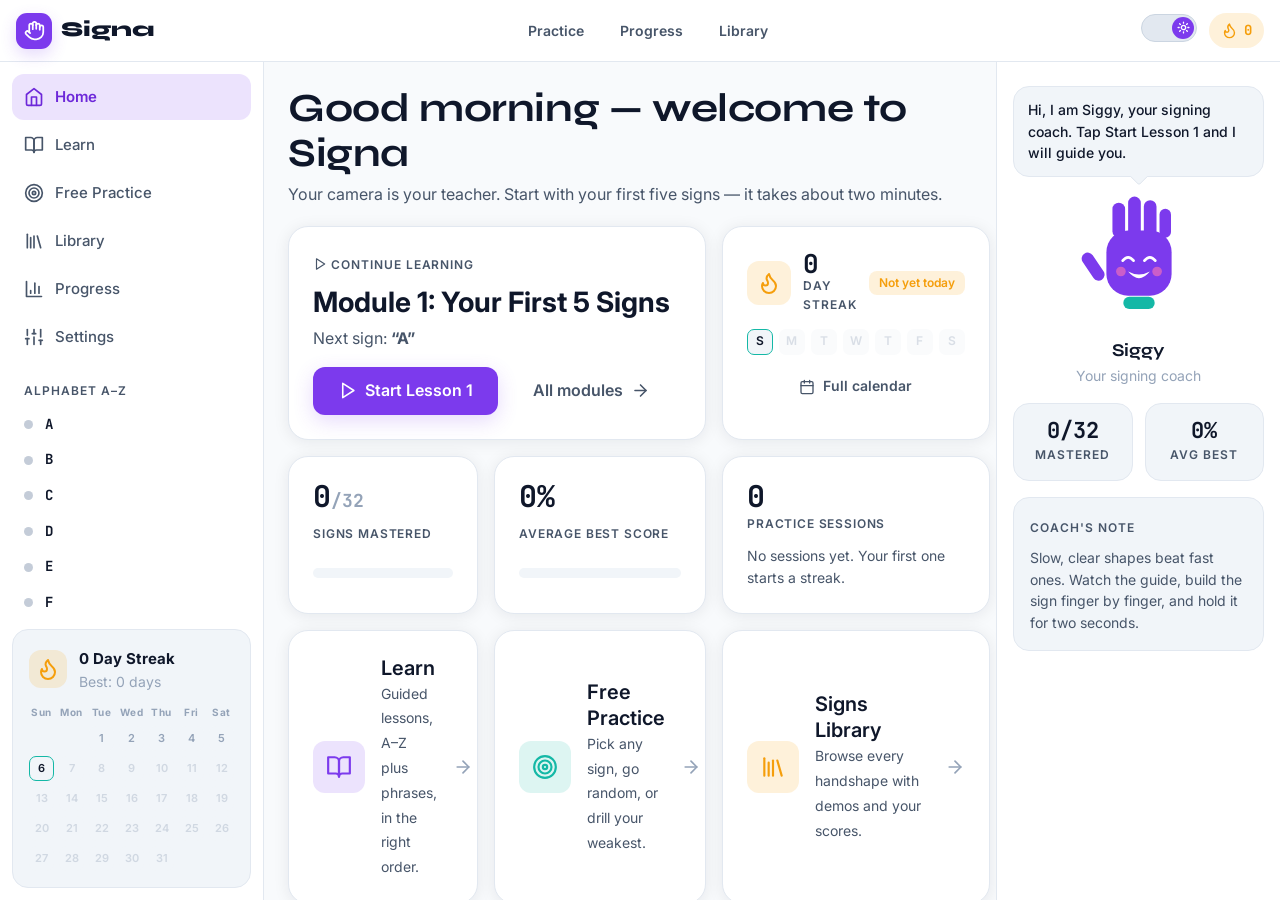
==== app.html @ 197b4871 "Initial commit: Signa sign language practice app" ====
<!DOCTYPE html>
<html lang="en" data-theme="dark">
<head>
  <meta charset="UTF-8">
  <meta name="viewport" content="width=device-width, initial-scale=1.0, viewport-fit=cover">
  <script>
    /* Apply saved/system theme before first paint (no flash). */
    (function () {
      try {
        var t = localStorage.getItem("signa_theme");
        if (t !== "dark" && t !== "light") t = window.matchMedia("(prefers-color-scheme: light)").matches ? "light" : "dark";
        document.documentElement.dataset.theme = t;
      } catch (e) { /* keep dark default */ }
    })();
  </script>
  <title>Signa — Practice Booth</title>
  <meta name="description" content="Learn sign language in your browser. Signa watches your hands through your webcam and coaches every sign in real time.">
  <meta name="theme-color" content="#0A0F1E">
  <link rel="icon" href="data:image/svg+xml,%3Csvg xmlns='http://www.w3.org/2000/svg' viewBox='0 0 64 64'%3E%3Crect width='64' height='64' rx='14' fill='%237C3AED'/%3E%3Cpath d='M42 28V14a5 5 0 0 0-10 0v-2a5 5 0 0 0-10 0v14' fill='none' stroke='white' stroke-width='5' stroke-linecap='round'/%3E%3Cpath d='M22 26v12c0 9 6 14 14 14s14-5 14-14v-8' fill='none' stroke='white' stroke-width='5' stroke-linecap='round'/%3E%3C/svg%3E">
  <link rel="preconnect" href="https://fonts.googleapis.com">
  <link rel="preconnect" href="https://fonts.gstatic.com" crossorigin>
  <link href="https://fonts.googleapis.com/css2?family=Syne:wght@700;800&family=Inter:wght@400;500;600;700&family=JetBrains+Mono:wght@700&display=swap" rel="stylesheet">
  <link rel="stylesheet" href="css/tokens.css">
  <link rel="stylesheet" href="css/reset.css">
  <link rel="stylesheet" href="css/typography.css">
  <link rel="stylesheet" href="css/theme.css">
  <link rel="stylesheet" href="css/animations.css">
  <link rel="stylesheet" href="css/components.css">
  <link rel="stylesheet" href="css/app.css">
</head>
<body class="app-body">
  <div class="app-shell" id="app-shell">

    <!-- ===== Topbar ===== -->
    <header class="topbar">
      <a class="logo" href="index.html" aria-label="Signa home">
        <span class="logo__mark"><svg viewBox="0 0 24 24" fill="none" stroke="currentColor" stroke-width="2" stroke-linecap="round" stroke-linejoin="round" aria-hidden="true"><path d="M18 11V6a2 2 0 0 0-2-2a2 2 0 0 0-2 2"/><path d="M14 10V4a2 2 0 0 0-2-2a2 2 0 0 0-2 2v2"/><path d="M10 10.5V6a2 2 0 0 0-2-2a2 2 0 0 0-2 2v8"/><path d="M18 8a2 2 0 1 1 4 0v6a8 8 0 0 1-8 8h-2c-2.8 0-4.5-.86-5.99-2.34l-3.6-3.6a2 2 0 0 1 2.83-2.82L7 15"/></svg></span>
        Signa
      </a>
      <nav class="topbar__nav" aria-label="Quick">
        <a href="#/practice" data-nav="practice">Practice</a>
        <a href="#/progress" data-nav="progress">Progress</a>
        <a href="#/library" data-nav="library">Library</a>
      </nav>
      <div class="topbar__right">
        <span class="theme-toggle-slot"></span>
        <span class="streak-count" data-streak-count title="Current day streak">
          <svg viewBox="0 0 24 24" fill="none" stroke="currentColor" stroke-width="2" stroke-linecap="round" stroke-linejoin="round" aria-hidden="true"><path d="M8.5 14.5A2.5 2.5 0 0 0 11 12c0-1.38-.5-2-1-3-1.072-2.143-.224-4.054 2-6 .5 2.5 2 4.9 4 6.5 2 1.6 3 3.5 3 5.5a7 7 0 1 1-14 0c0-1.153.433-2.294 1-3a2.5 2.5 0 0 0 2.5 2.5z"/></svg>
          <span data-streak-num>0</span>
        </span>
      </div>
    </header>

    <!-- ===== Body: sidebar | canvas | Siggy ===== -->
    <div class="app-main">
      <aside class="sidebar" aria-label="App navigation">
        <nav class="sidebar__nav">
          <a class="nav-item" href="#/home" data-nav="home"><svg viewBox="0 0 24 24" fill="none" stroke="currentColor" stroke-width="2" stroke-linecap="round" stroke-linejoin="round" aria-hidden="true"><path d="m3 9 9-7 9 7v11a2 2 0 0 1-2 2H5a2 2 0 0 1-2-2z"/><path d="M9 22V12h6v10"/></svg><span>Home</span></a>
          <a class="nav-item" href="#/learn" data-nav="learn"><svg viewBox="0 0 24 24" fill="none" stroke="currentColor" stroke-width="2" stroke-linecap="round" stroke-linejoin="round" aria-hidden="true"><path d="M2 3h6a4 4 0 0 1 4 4v14a3 3 0 0 0-3-3H2z"/><path d="M22 3h-6a4 4 0 0 0-4 4v14a3 3 0 0 1 3-3h7z"/></svg><span>Learn</span></a>
          <a class="nav-item" href="#/practice" data-nav="practice"><svg viewBox="0 0 24 24" fill="none" stroke="currentColor" stroke-width="2" stroke-linecap="round" stroke-linejoin="round" aria-hidden="true"><circle cx="12" cy="12" r="10"/><circle cx="12" cy="12" r="6"/><circle cx="12" cy="12" r="2"/></svg><span>Free Practice</span></a>
          <a class="nav-item" href="#/library" data-nav="library"><svg viewBox="0 0 24 24" fill="none" stroke="currentColor" stroke-width="2" stroke-linecap="round" stroke-linejoin="round" aria-hidden="true"><path d="m16 6 4 14"/><path d="M12 6v14"/><path d="M8 8v12"/><path d="M4 4v16"/></svg><span>Library</span></a>
          <a class="nav-item" href="#/progress" data-nav="progress"><svg viewBox="0 0 24 24" fill="none" stroke="currentColor" stroke-width="2" stroke-linecap="round" stroke-linejoin="round" aria-hidden="true"><path d="M3 3v18h18"/><path d="M18 17V9"/><path d="M13 17V5"/><path d="M8 17v-3"/></svg><span>Progress</span></a>
          <a class="nav-item" href="#/settings" data-nav="settings"><svg viewBox="0 0 24 24" fill="none" stroke="currentColor" stroke-width="2" stroke-linecap="round" stroke-linejoin="round" aria-hidden="true"><path d="M4 21v-7"/><path d="M4 10V3"/><path d="M12 21v-9"/><path d="M12 8V3"/><path d="M20 21v-5"/><path d="M20 12V3"/><path d="M2 14h4"/><path d="M10 8h4"/><path d="M18 16h4"/></svg><span>Settings</span></a>
        </nav>
        <div class="sidebar__scroll">
          <section>
            <div class="sidebar__section-title text-label">Alphabet A–Z</div>
            <div class="sign-list" data-sidebar-signs></div>
          </section>
          <section>
            <div class="sidebar__section-title text-label">Phrases</div>
            <div class="sign-list" data-sidebar-phrases></div>
          </section>
        </div>
        <div class="sidebar__streak-wrap">
          <div class="sidebar__streak" data-sidebar-streak></div>
        </div>
      </aside>

      <main class="main-canvas" id="main-canvas">
        <div class="main-inner" id="screen">
          <div class="card empty-state" style="margin-top:40px"><span class="spinner"></span><p>Loading your progress…</p></div>
        </div>
        <p class="text-small text-muted text-center" style="padding:0 16px 28px">Signa runs 100% in your browser. Your camera feed is never uploaded or recorded.</p>
      </main>

      <aside class="siggy-panel" aria-label="Siggy, your coach">
        <div class="speech-bubble" data-siggy-bubble-panel style="width:100%">Hi! I am Siggy, your signing coach.</div>
        <div class="siggy-art siggy-idle" data-siggy-art-panel style="width:128px;height:128px"></div>
        <div style="text-align:center">
          <strong class="font-display" style="font-size:18px">Siggy</strong>
          <div class="text-small text-muted">Your signing coach</div>
        </div>
        <div class="siggy-mini-stats">
          <div class="siggy-panel__card" style="text-align:center">
            <div class="text-stat" style="font-size:22px" data-siggy-mastered>0</div>
            <div class="text-label" style="margin-top:4px">Mastered</div>
          </div>
          <div class="siggy-panel__card" style="text-align:center">
            <div class="text-stat" style="font-size:22px" data-siggy-avg>0%</div>
            <div class="text-label" style="margin-top:4px">Avg best</div>
          </div>
        </div>
        <div class="siggy-panel__card">
          <span class="text-label">Coach's note</span>
          <p class="text-small text-secondary" style="margin-top:8px">Slow, clear shapes beat fast ones. Watch the guide, build the sign finger by finger, and hold it for two seconds.</p>
        </div>
      </aside>
    </div>

    <!-- ===== Bottom nav (mobile) ===== -->
    <nav class="bottom-nav" aria-label="Mobile">
      <a href="#/home" data-nav="home"><svg viewBox="0 0 24 24" fill="none" stroke="currentColor" stroke-width="2" stroke-linecap="round" stroke-linejoin="round" aria-hidden="true"><path d="m3 9 9-7 9 7v11a2 2 0 0 1-2 2H5a2 2 0 0 1-2-2z"/><path d="M9 22V12h6v10"/></svg>Home</a>
      <a href="#/learn" data-nav="learn"><svg viewBox="0 0 24 24" fill="none" stroke="currentColor" stroke-width="2" stroke-linecap="round" stroke-linejoin="round" aria-hidden="true"><path d="M2 3h6a4 4 0 0 1 4 4v14a3 3 0 0 0-3-3H2z"/><path d="M22 3h-6a4 4 0 0 0-4 4v14a3 3 0 0 1 3-3h7z"/></svg>Learn</a>
      <a href="#/practice" data-nav="practice"><svg viewBox="0 0 24 24" fill="none" stroke="currentColor" stroke-width="2" stroke-linecap="round" stroke-linejoin="round" aria-hidden="true"><circle cx="12" cy="12" r="10"/><circle cx="12" cy="12" r="6"/><circle cx="12" cy="12" r="2"/></svg>Practice</a>
      <a href="#/progress" data-nav="progress"><svg viewBox="0 0 24 24" fill="none" stroke="currentColor" stroke-width="2" stroke-linecap="round" stroke-linejoin="round" aria-hidden="true"><path d="M3 3v18h18"/><path d="M18 17V9"/><path d="M13 17V5"/><path d="M8 17v-3"/></svg>Progress</a>
      <button type="button" data-siggy-tab aria-label="Ask Siggy"><span class="bottom-nav__siggy" data-siggy-art-tab></span>Siggy</button>
    </nav>
  </div>

  <!-- Floating Siggy (tablet / mobile) -->
  <div class="siggy-bubble" data-siggy-bubble>
    <div class="siggy-bubble__msg" data-siggy-bubble-msg>Hi! I am Siggy, your signing coach.</div>
    <button class="siggy-bubble__btn" data-siggy-bubble-btn aria-label="Toggle Siggy coaching message">
      <span class="siggy-art" data-siggy-art-bubble></span>
    </button>
  </div>

  <script type="module" src="js/app.js"></script>
</body>
</html>
---- css/tokens.css ----
/* ============================================================
   SIGNA — tokens.css
   ALL CSS custom properties. Dark mode is the default.
   Light overrides live in theme.css under [data-theme="light"].
   ============================================================ */
:root {
  /* Brand accents (same in both modes) */
  --accent: #7C3AED;
  --accent-hover: #6D28D9;
  --accent-2: #14B8A6;
  --glow: rgba(124, 58, 237, 0.19);
  --success: #10B981;
  --warning: #F59E0B;
  --error: #EF4444;
  --accent-soft: rgba(124, 58, 237, 0.14);
  --accent-border: rgba(124, 58, 237, 0.35);
  --success-soft: rgba(16, 185, 129, 0.15);
  --warning-soft: rgba(245, 158, 11, 0.15);
  --error-soft: rgba(239, 68, 68, 0.14);
  --teal-soft: rgba(20, 184, 166, 0.14);

  /* Dark mode surfaces (default) */
  --bg: #0A0F1E;
  --surface: #111827;
  --surface-elevated: #1A2235;
  --border: #1E2D45;
  --text-primary: #F9FAFB;
  --text-secondary: #9CA3AF;
  --text-muted: #6B7280;
  --shadow: 0 4px 24px rgba(0, 0, 0, 0.35);
  --shadow-lg: 0 16px 48px rgba(0, 0, 0, 0.45);
  --toggle-bg: #1A2235;
  --toggle-border: rgba(124, 58, 237, 0.4);
  --camera-bg: #05080F;
  --dot: rgba(148, 163, 184, 0.07);

  /* Typography */
  --font-display: "Syne", system-ui, sans-serif;
  --font-ui: "Inter", system-ui, -apple-system, sans-serif;
  --font-mono: "JetBrains Mono", ui-monospace, monospace;

  /* Spacing (4px base) */
  --space-1: 4px;  --space-2: 8px;   --space-3: 12px;
  --space-4: 16px; --space-5: 20px;  --space-6: 24px;
  --space-8: 32px; --space-12: 48px; --space-16: 64px;

  /* Radii */
  --radius-sm: 8px;   --radius-md: 12px;  --radius-lg: 16px;
  --radius-xl: 20px;  --radius-2xl: 24px; --radius-full: 999px;

  /* Motion — nothing over 800ms */
  --ease-out: cubic-bezier(0.22, 0.9, 0.3, 1);
  --ease-inout: ease-in-out;
  --dur-fast: 120ms; --dur: 220ms; --dur-slow: 600ms;

  /* Layout */
  --topbar-h: 62px;
  --sidebar-w: 264px;
  --siggy-w: 284px;
  --bottomnav-h: 64px;
  --content-max: 1240px;
}
---- css/typography.css ----
/* ============================================================
   SIGNA — typography.css · type scale + text utilities
   ============================================================ */
.font-display { font-family: var(--font-display); }
.font-mono { font-family: var(--font-mono); }

.text-hero {
  font-family: var(--font-display); font-weight: 800;
  font-size: clamp(36px, 6vw, 56px); line-height: 1.05; letter-spacing: -0.01em;
}
h1, .text-h1 {
  font-family: var(--font-display); font-weight: 700;
  font-size: clamp(28px, 4vw, 40px); line-height: 1.12; letter-spacing: -0.01em;
}
h2, .text-h2 { font-weight: 700; font-size: clamp(22px, 3vw, 28px); line-height: 1.2; }
h3, .text-h3 { font-weight: 600; font-size: clamp(18px, 2.4vw, 20px); line-height: 1.3; }
.text-body { font-size: clamp(15px, 2vw, 16px); }
.text-small { font-size: 14px; }
.text-label {
  font-size: 12px; font-weight: 600; letter-spacing: 0.08em;
  text-transform: uppercase; color: var(--text-secondary);
}
.text-stat { font-family: var(--font-mono); font-weight: 700; font-size: 32px; line-height: 1; }
.text-mono { font-family: var(--font-mono); font-weight: 700; }

.text-secondary { color: var(--text-secondary); }
.text-muted { color: var(--text-muted); }
.text-accent { color: var(--accent); }
.text-teal { color: var(--accent-2); }
.text-success { color: var(--success); }
.text-warning { color: var(--warning); }
.text-error { color: var(--error); }
.text-center { text-align: center; }
.text-nowrap { white-space: nowrap; }
---- css/theme.css ----
/* ============================================================
   SIGNA — theme.css · light-mode token swaps
   Applied via html[data-theme="light"]. Default follows system.
   ============================================================ */
html[data-theme="light"] {
  --bg: #F8FAFC;
  --surface: #FFFFFF;
  --surface-elevated: #F1F5F9;
  --border: #E2E8F0;
  --text-primary: #0F172A;
  --text-secondary: #475569;
  --text-muted: #94A3B8;
  --shadow: 0 2px 16px rgba(15, 23, 42, 0.08);
  --shadow-lg: 0 16px 40px rgba(15, 23, 42, 0.12);
  --toggle-bg: #E2E8F0;
  --toggle-border: #CBD5E1;
  --camera-bg: #0A0F1E;
  --dot: rgba(15, 23, 42, 0.05);
}

/* Smooth the swap without animating layout */
body, .card, .btn, .topbar, .sidebar, .siggy-panel, .bottom-nav,
.module-card, .sign-card, .feedback-bar, input, select, textarea {
  transition: background-color 300ms var(--ease-inout),
              border-color 300ms var(--ease-inout),
              color 300ms var(--ease-inout);
}

/* ---- Theme toggle pill (56×28) ---- */
.theme-toggle {
  position: relative; flex: none;
  width: 56px; height: 28px; border-radius: var(--radius-full);
  background: var(--toggle-bg); border: 1px solid var(--toggle-border);
  transition: background 300ms var(--ease-inout), border-color 300ms var(--ease-inout);
}
.theme-toggle__thumb {
  position: absolute; top: 2px; left: 2px;
  width: 22px; height: 22px; border-radius: var(--radius-full);
  background: var(--accent); color: #fff;
  display: grid; place-items: center;
  transform: translateX(0);
  transition: transform 300ms var(--ease-inout);
}
.theme-toggle__thumb svg { width: 13px; height: 13px; }
html[data-theme="light"] .theme-toggle__thumb { transform: translateX(28px); }
.theme-toggle .icon-sun { display: none; }
html[data-theme="light"] .theme-toggle .icon-sun { display: block; }
html[data-theme="light"] .theme-toggle .icon-moon { display: none; }
---- css/animations.css ----
/* ============================================================
   SIGNA — animations.css · all keyframes + motion utilities
   Rule: nothing longer than 800ms; loops only when idle.
   ============================================================ */
@keyframes fadeUp {
  from { opacity: 0; transform: translateY(20px); }
  to   { opacity: 1; transform: translateY(0); }
}
@keyframes fadeIn { from { opacity: 0; } to { opacity: 1; } }
@keyframes tipIn {
  from { opacity: 0; transform: translateY(6px); }
  to   { opacity: 1; transform: translateY(0); }
}
@keyframes sheetUp {
  from { transform: translateY(100%); }
  to   { transform: translateY(0); }
}
@keyframes popIn {
  0% { opacity: 0; transform: scale(0.92); }
  100% { opacity: 1; transform: scale(1); }
}
@keyframes siggyBounce {
  0%, 100% { transform: translateY(0); }
  30% { transform: translateY(-14px) rotate(-2deg); }
  55% { transform: translateY(0); }
  75% { transform: translateY(-8px) rotate(2deg); }
}
@keyframes siggyIdle {
  0%, 100% { transform: translateY(0) rotate(0deg); }
  50% { transform: translateY(-5px) rotate(1deg); }
}
@keyframes pulseViolet {
  0%, 100% { box-shadow: 0 0 0 0 rgba(124, 58, 237, 0); border-color: var(--border); }
  50% { box-shadow: 0 0 0 6px rgba(124, 58, 237, 0.18); border-color: var(--accent); }
}
@keyframes dayPop { from { transform: scale(0); } to { transform: scale(1); } }
@keyframes badgePop {
  0% { transform: scale(0.4); } 60% { transform: scale(1.18); } 100% { transform: scale(1); }
}
@keyframes confettiFall {
  0% { opacity: 1; transform: translate(0, 0) rotate(0deg); }
  100% { opacity: 0; transform: translate(var(--cx), var(--cy)) rotate(var(--cr)); }
}
@keyframes spin { to { transform: rotate(360deg); } }
@keyframes wave {
  0%, 100% { transform: rotate(0deg); }
  25% { transform: rotate(9deg); }
  75% { transform: rotate(-7deg); }
}
@keyframes blinkDot { 0%, 100% { opacity: 1; } 50% { opacity: 0.35; } }

.anim-fade-up { animation: fadeUp 300ms var(--ease-out) both; }
.anim-fade-in { animation: fadeIn 250ms var(--ease-out) both; }
.anim-pop { animation: popIn 260ms var(--ease-out) both; }
.screen-enter { animation: fadeUp 300ms var(--ease-out) both; }
.tip-enter { animation: tipIn 250ms var(--ease-out) both; }
.unlock-pulse { animation: pulseViolet 1s var(--ease-inout) 2; }
.badge-pop { animation: badgePop 500ms var(--ease-out) both; }
.day-pop { animation: dayPop 300ms var(--ease-out) both; }

.siggy-bounce { animation: siggyBounce 600ms var(--ease-out) 3; }
.siggy-idle { animation: siggyIdle 3.2s ease-in-out infinite; transform-origin: 50% 85%; }
.hand-wave { animation: wave 1.4s ease-in-out infinite; transform-origin: 50% 90%; }
.spinner {
  width: 22px; height: 22px; border-radius: 50%;
  border: 3px solid var(--border); border-top-color: var(--accent);
  animation: spin 700ms linear infinite;
}
.live-dot { animation: blinkDot 1.6s ease-in-out infinite; }

.confetti-piece {
  position: fixed; z-index: 300; width: 9px; height: 13px;
  border-radius: 2px; pointer-events: none;
  animation: confettiFall 800ms var(--ease-out) both;
}

/* Landing scroll-reveal */
.reveal { opacity: 0; transform: translateY(22px); }
.reveal.is-visible { opacity: 1; transform: none; transition: opacity 500ms var(--ease-out), transform 500ms var(--ease-out); }
---- css/components.css ----
/* ============================================================
   SIGNA — components.css · buttons, cards, badges, rings, etc.
   ============================================================ */

/* ---------- Buttons ---------- */
.btn {
  display: inline-flex; align-items: center; justify-content: center; gap: var(--space-2);
  padding: 12px 24px; border-radius: var(--radius-md);
  font-weight: 600; font-size: 16px; line-height: 1.2;
  border: 1px solid transparent; min-height: 48px;
  transition: background var(--dur) var(--ease-out), transform 100ms var(--ease-out),
              border-color var(--dur), color var(--dur), box-shadow var(--dur);
  text-decoration: none; user-select: none; -webkit-tap-highlight-color: transparent;
}
.btn:hover { text-decoration: none; }
.btn:active { transform: scale(0.98); }
.btn svg { width: 19px; height: 19px; flex: none; }
.btn-primary { background: var(--accent); color: #fff; box-shadow: 0 6px 20px var(--glow); }
.btn-primary:hover { background: var(--accent-hover); transform: scale(1.02); }
.btn-primary:active { transform: scale(0.98); }
.btn-secondary { background: transparent; border-color: var(--accent); color: var(--accent); }
.btn-secondary:hover { background: var(--accent-soft); }
.btn-teal { background: var(--accent-2); color: #fff; }
.btn-teal:hover { background: #0F9B8A; transform: scale(1.02); }
.btn-ghost { background: transparent; color: var(--text-secondary); }
.btn-ghost:hover { background: var(--surface-elevated); color: var(--text-primary); }
.btn-danger { background: var(--error-soft); color: var(--error); border-color: rgba(239, 68, 68, 0.4); }
.btn-danger:hover { background: var(--error); color: #fff; }
.btn-sm { padding: 8px 16px; font-size: 14px; min-height: 40px; border-radius: 10px; }
.btn-sm svg { width: 16px; height: 16px; }
.btn-lg { padding: 15px 32px; font-size: 17px; min-height: 56px; }
.btn-block { width: 100%; }
.btn[disabled] { opacity: 0.45; pointer-events: none; }
.btn.is-loading { pointer-events: none; opacity: 0.8; }

.icon-btn {
  display: inline-grid; place-items: center; width: 44px; height: 44px;
  border-radius: var(--radius-md); color: var(--text-secondary);
  transition: background var(--dur), color var(--dur), transform 100ms;
}
.icon-btn:hover { background: var(--surface-elevated); color: var(--text-primary); }
.icon-btn:active { transform: scale(0.94); }
.icon-btn svg { width: 21px; height: 21px; }

/* ---------- Cards ---------- */
.card {
  background: var(--surface); border: 1px solid var(--border);
  border-radius: var(--radius-xl); padding: var(--space-6);
  box-shadow: var(--shadow);
}
.card-hover { transition: transform 200ms var(--ease-out), border-color 200ms var(--ease-out); }
.card-hover:hover { transform: translateY(-2px); border-color: var(--accent-border); }
.card-pad-sm { padding: var(--space-4); }
.card-elevated { background: var(--surface-elevated); }

/* ---------- Badges / chips / dots ---------- */
.badge {
  display: inline-flex; align-items: center; gap: 6px;
  padding: 4px 10px; border-radius: var(--radius-sm);
  font-size: 12px; font-weight: 600; line-height: 1.4; white-space: nowrap;
}
.badge svg { width: 13px; height: 13px; }
.badge-mastered { background: var(--success-soft); color: var(--success); }
.badge-learning { background: var(--warning-soft); color: var(--warning); }
.badge-new { background: var(--surface-elevated); color: var(--text-secondary); }
.badge-locked { background: var(--surface-elevated); color: var(--text-muted); }
.badge-accent { background: var(--accent-soft); color: var(--accent); }
html[data-theme="light"] .badge-accent { color: var(--accent-hover); }
.badge-teal { background: var(--teal-soft); color: var(--accent-2); }

.status-dot { width: 9px; height: 9px; border-radius: 50%; flex: none; }
.status-dot.mastered { background: var(--success); box-shadow: 0 0 0 3px var(--success-soft); }
.status-dot.learning { background: var(--warning); box-shadow: 0 0 0 3px var(--warning-soft); }
.status-dot.new { background: var(--text-muted); opacity: 0.55; }

.chip {
  display: inline-flex; align-items: center; gap: 6px;
  padding: 8px 14px; border-radius: var(--radius-full);
  border: 1px solid var(--border); background: var(--surface);
  font-size: 14px; font-weight: 500; color: var(--text-secondary);
  transition: all var(--dur); min-height: 40px;
}
.chip:hover { border-color: var(--accent-border); color: var(--text-primary); }
.chip.is-active { background: var(--accent); border-color: var(--accent); color: #fff; }
.chip svg { width: 15px; height: 15px; }

/* ---------- Progress bars & meters ---------- */
.progress-bar { height: 10px; border-radius: var(--radius-full); background: var(--surface-elevated); overflow: hidden; }
.progress-bar__fill {
  height: 100%; border-radius: var(--radius-full); background: var(--accent);
  transition: width 600ms var(--ease-inout);
}
.progress-bar__fill.teal { background: var(--accent-2); }
.progress-bar__fill.success { background: var(--success); }
.progress-bar__fill.warning { background: var(--warning); }

.meter { display: grid; grid-template-columns: 118px 1fr 52px; align-items: center; gap: var(--space-3); font-size: 13px; }
.text-label svg { width: 14px; height: 14px; vertical-align: -2px; display: inline-block; }
h2 > svg, h3 > svg, h4 > svg { vertical-align: -4px; }
.meter__track { height: 8px; border-radius: var(--radius-full); background: var(--surface-elevated); overflow: hidden; }
.meter__fill { height: 100%; border-radius: var(--radius-full); background: var(--accent); transition: width 180ms var(--ease-out), background 180ms; }
.meter__val { font-family: var(--font-mono); font-weight: 700; font-size: 12px; text-align: right; color: var(--text-secondary); }

/* ---------- Score ring ---------- */
.score-ring { position: relative; width: 132px; height: 132px; flex: none; }
.score-ring svg { transform: rotate(-90deg); }
.score-ring__track { stroke: var(--border); }
.score-ring__fill {
  stroke: var(--accent); stroke-linecap: round;
  transition: stroke-dashoffset 240ms var(--ease-out), stroke 240ms;
  filter: drop-shadow(0 0 6px rgba(124, 58, 237, 0.45));
}
.score-ring__center {
  position: absolute; inset: 0; display: grid; place-content: center; text-align: center;
}
.score-ring__value { font-family: var(--font-mono); font-weight: 700; font-size: 30px; line-height: 1; }
.score-ring__label { font-size: 11px; font-weight: 600; letter-spacing: 0.08em; text-transform: uppercase; color: var(--text-secondary); margin-top: 3px; }
.score-ring.sm { width: 92px; height: 92px; }
.score-ring.sm .score-ring__value { font-size: 21px; }

/* ---------- Feedback bar ---------- */
.feedback-bar {
  display: flex; align-items: center; gap: var(--space-3);
  background: var(--surface-elevated); border: 1px solid var(--border);
  border-left: 3px solid var(--accent); border-radius: var(--radius-md);
  padding: 12px 16px; font-size: 15px; font-weight: 500; min-height: 52px;
}
.feedback-bar svg { width: 20px; height: 20px; flex: none; color: var(--accent); }
.feedback-bar.is-good { border-left-color: var(--success); }
.feedback-bar.is-good svg { color: var(--success); }
.feedback-bar.is-warn { border-left-color: var(--warning); }
.feedback-bar.is-warn svg { color: var(--warning); }

/* ---------- Stars ---------- */
.stars { display: inline-flex; gap: 4px; color: var(--surface-elevated); }
.stars svg { width: 26px; height: 26px; }
.stars.sm svg { width: 16px; height: 16px; }
.stars .is-on { color: var(--warning); }
.stars .is-on svg { fill: var(--warning); }

/* ---------- Step indicator ---------- */
.step-indicator { display: flex; align-items: center; gap: 0; }
.step-indicator__dot {
  width: 30px; height: 30px; border-radius: 50%; flex: none;
  display: grid; place-items: center;
  border: 2px solid var(--border); background: var(--surface);
  font-size: 12px; font-weight: 700; color: var(--text-muted);
  transition: all var(--dur);
}
.step-indicator__dot svg { width: 14px; height: 14px; }
.step-indicator__dot.is-current { border-color: var(--accent); background: var(--accent); color: #fff; }
.step-indicator__dot.is-done { border-color: var(--success); background: var(--success); color: #fff; }
.step-indicator__line { height: 2px; width: 44px; background: var(--border); }
.step-indicator__line.is-done { background: var(--success); }
.step-labels { display: flex; gap: 0; margin-top: 6px; }
.step-labels span { width: 30px; text-align: center; font-size: 11px; font-weight: 600; color: var(--text-muted); }
.step-labels i { width: 44px; }

/* ---------- Forms ---------- */
.field { display: grid; gap: 6px; }
.field label { font-size: 14px; font-weight: 600; }
.field .hint { font-size: 13px; color: var(--text-secondary); }
.input, .select {
  width: 100%; min-height: 48px; padding: 11px 14px;
  background: var(--surface-elevated); border: 1px solid var(--border);
  border-radius: var(--radius-md); font-size: 15px; color: var(--text-primary);
  transition: border-color var(--dur);
}
.input:focus, .select:focus { border-color: var(--accent); outline: none; }
.search-wrap { position: relative; }
.search-wrap svg {
  position: absolute; left: 14px; top: 50%; transform: translateY(-50%);
  width: 19px; height: 19px; color: var(--text-muted); pointer-events: none;
}
.search-wrap .input { padding-left: 42px; }

.switch { position: relative; width: 50px; height: 28px; flex: none; }
.switch input { position: absolute; opacity: 0; inset: 0; cursor: pointer; z-index: 2; }
.switch__track {
  position: absolute; inset: 0; border-radius: var(--radius-full);
  background: var(--surface-elevated); border: 1px solid var(--border);
  transition: background 300ms var(--ease-inout), border-color 300ms;
}
.switch__thumb {
  position: absolute; top: 3px; left: 3px; width: 22px; height: 22px;
  border-radius: 50%; background: var(--text-muted);
  transition: transform 300ms var(--ease-inout), background 300ms;
}
.switch input:checked + .switch__track { background: var(--accent-soft); border-color: var(--accent); }
.switch input:checked + .switch__track + .switch__thumb { transform: translateX(22px); background: var(--accent); }
.switch input:focus-visible + .switch__track { outline: 2px solid var(--accent-2); outline-offset: 2px; }

.setting-row {
  display: flex; align-items: center; justify-content: space-between; gap: var(--space-4);
  padding: var(--space-4) 0; border-bottom: 1px solid var(--border);
}
.setting-row:last-child { border-bottom: 0; }
.setting-row__text h4 { font-size: 15px; font-weight: 600; }
.setting-row__text p { font-size: 13px; color: var(--text-secondary); margin-top: 2px; }
.setting-row .select { width: auto; min-width: 150px; }

input[type="range"] { accent-color: var(--accent); width: 100%; min-height: 32px; }

/* ---------- Tabs ---------- */
.tabs { display: flex; gap: var(--space-2); flex-wrap: wrap; }

/* ---------- Sign tiles & grids ---------- */
.sign-grid { display: grid; grid-template-columns: repeat(auto-fill, minmax(104px, 1fr)); gap: var(--space-3); }
.sign-tile {
  display: grid; justify-items: center; gap: 6px; padding: var(--space-3);
  background: var(--surface); border: 1px solid var(--border); border-radius: var(--radius-lg);
  transition: transform 200ms var(--ease-out), border-color 200ms; text-align: center;
}
.sign-tile:hover { transform: translateY(-2px); border-color: var(--accent-border); }
.sign-tile.is-selected { border-color: var(--accent); background: var(--accent-soft); }
.sign-tile.is-locked { opacity: 0.55; }
.sign-tile__glyph { font-family: var(--font-display); font-weight: 800; font-size: 26px; line-height: 1; }
.sign-tile__hand { width: 58px; height: 58px; }
.sign-tile__meta { display: flex; align-items: center; gap: 6px; font-size: 11px; font-weight: 600; color: var(--text-secondary); }

/* ---------- Module cards ---------- */
.module-card {
  background: var(--surface); border: 1px solid var(--border); border-radius: var(--radius-xl);
  padding: var(--space-6); box-shadow: var(--shadow);
  transition: transform 200ms var(--ease-out), border-color 200ms;
}
.module-card:hover { transform: translateY(-2px); border-color: var(--accent-border); }
.module-card.is-locked { opacity: 0.72; }
.module-card.is-locked:hover { transform: none; border-color: var(--border); }
.sign-chips { display: flex; flex-wrap: wrap; gap: 6px; }
.sign-chip {
  display: inline-flex; align-items: center; gap: 6px;
  padding: 5px 10px; border-radius: var(--radius-sm);
  background: var(--surface-elevated); border: 1px solid var(--border);
  font-family: var(--font-mono); font-weight: 700; font-size: 13px;
}
button.sign-chip:hover { border-color: var(--accent); color: var(--accent); }

/* ---------- Streak calendar ---------- */
.streak-head { display: flex; align-items: center; gap: var(--space-3); }
.streak-flame {
  width: 44px; height: 44px; border-radius: var(--radius-md); flex: none;
  display: grid; place-items: center; color: var(--warning); background: var(--warning-soft);
}
.streak-flame svg { width: 24px; height: 24px; }
.calendar { display: grid; gap: 6px; }
.calendar__head, .calendar__grid { display: grid; grid-template-columns: repeat(7, 1fr); gap: 5px; }
.calendar__head span { text-align: center; font-size: 10px; font-weight: 700; letter-spacing: 0.06em; color: var(--text-muted); }
.calendar__day {
  aspect-ratio: 1; border-radius: 7px; display: grid; place-items: center;
  font-size: 11px; font-weight: 600; color: var(--text-muted);
  background: var(--surface-elevated); border: 1px solid transparent; min-height: 0;
}
button.calendar__day:hover { border-color: var(--accent-border); }
.calendar__day.is-filled { background: var(--accent); color: #fff; }
.calendar__day.is-today { border-color: var(--accent-2); color: var(--text-primary); }
.calendar__day.is-filled.is-today { border-color: var(--accent-2); box-shadow: 0 0 0 2px var(--teal-soft); }
.calendar__day.is-empty { background: transparent; }
.calendar__day.is-future { opacity: 0.35; }
.calendar.lg .calendar__day { font-size: 13px; border-radius: 10px; }
.week-strip { display: grid; grid-template-columns: repeat(7, 1fr); gap: 6px; }
.week-strip .calendar__day { font-size: 12px; }

/* ---------- Modal / bottom sheet ---------- */
.modal-backdrop {
  position: fixed; inset: 0; z-index: 200; background: rgba(3, 6, 14, 0.62);
  display: grid; place-items: center; padding: var(--space-4); animation: fadeIn 200ms both;
}
.modal {
  background: var(--surface); border: 1px solid var(--border); border-radius: var(--radius-2xl);
  padding: var(--space-6); max-width: 480px; width: 100%; box-shadow: var(--shadow-lg);
  animation: popIn 260ms var(--ease-out) both; max-height: 88vh; overflow: auto;
}
@media (max-width: 767px) {
  .modal-backdrop { place-items: end center; padding: 0; }
  .modal { border-radius: var(--radius-2xl) var(--radius-2xl) 0 0; max-width: none; animation: sheetUp 300ms var(--ease-out) both; }
}

/* ---------- Toast ---------- */
.toast-stack { position: fixed; z-index: 250; bottom: 84px; left: 50%; transform: translateX(-50%); display: grid; gap: 8px; width: min(92vw, 430px); }
@media (min-width: 768px) { .toast-stack { bottom: 28px; } }
.toast {
  display: flex; gap: var(--space-3); align-items: flex-start;
  background: var(--surface-elevated); border: 1px solid var(--border);
  border-left: 3px solid var(--accent); border-radius: var(--radius-md);
  padding: 12px 16px; box-shadow: var(--shadow-lg); font-size: 14px;
  animation: fadeUp 300ms var(--ease-out) both;
}
.toast svg { width: 19px; height: 19px; flex: none; color: var(--accent); margin-top: 1px; }
.toast.is-success { border-left-color: var(--success); } .toast.is-success svg { color: var(--success); }
.toast.is-warn { border-left-color: var(--warning); } .toast.is-warn svg { color: var(--warning); }

/* ---------- Camera / session ---------- */
.camera-frame {
  position: relative; border-radius: var(--radius-lg); overflow: hidden;
  background: var(--camera-bg); aspect-ratio: 4 / 3; border: 1px solid var(--border);
}
.camera-frame video, .camera-frame canvas {
  position: absolute; inset: 0; width: 100%; height: 100%; object-fit: cover;
  transform: scaleX(-1); /* selfie mirror */
}
.camera-frame canvas { pointer-events: none; }
.camera-frame__placeholder {
  position: absolute; inset: 0; display: grid; place-items: center; padding: var(--space-6);
  text-align: center; color: #CBD5E1;
}
.camera-pill {
  position: absolute; top: 10px; left: 10px; z-index: 3;
  display: inline-flex; align-items: center; gap: 7px;
  background: rgba(5, 8, 15, 0.72); color: #F9FAFB; backdrop-filter: blur(6px);
  padding: 6px 11px; border-radius: var(--radius-full); font-size: 12px; font-weight: 600;
}
.camera-pill .dot { width: 8px; height: 8px; border-radius: 50%; background: var(--text-muted); }
.camera-pill .dot.on { background: var(--success); }
.camera-pill.warn { color: #FDE68A; }
.avatar-frame {
  position: relative; border-radius: var(--radius-lg); border: 1px solid var(--border);
  background: var(--surface-elevated); aspect-ratio: 4 / 3;
  display: grid; place-items: center; overflow: hidden;
}
.avatar-frame .demo-hand { width: min(68%, 280px); transition: opacity 220ms; }
.avatar-frame__label {
  position: absolute; top: 10px; left: 10px;
  background: var(--surface); border: 1px solid var(--border);
  padding: 5px 11px; border-radius: var(--radius-full); font-size: 12px; font-weight: 600;
}
.session-grid { display: grid; grid-template-columns: 1fr 1fr; gap: var(--space-4); }
.session-grid.single { grid-template-columns: 1fr; }
@media (max-width: 767px) { .session-grid { grid-template-columns: 1fr; } }

/* ---------- Siggy ---------- */
.siggy-wrap { display: grid; justify-items: center; gap: var(--space-3); text-align: center; }
.siggy-art { width: 120px; height: 120px; transition: opacity 300ms; }
.siggy-art.sm { width: 64px; height: 64px; }
.siggy-art.xs { width: 44px; height: 44px; }
.speech-bubble {
  position: relative; background: var(--surface-elevated); border: 1px solid var(--border);
  border-radius: var(--radius-lg); padding: 12px 14px; font-size: 14px; font-weight: 500;
  max-width: 100%;
}
.speech-bubble::after {
  content: ""; position: absolute; bottom: -7px; left: 50%; width: 13px; height: 13px;
  background: inherit; border-right: 1px solid var(--border); border-bottom: 1px solid var(--border);
  transform: translateX(-50%) rotate(45deg); border-bottom-right-radius: 3px;
}

/* ---------- Misc ---------- */
.divider { height: 1px; background: var(--border); border: 0; }
.empty-state { text-align: center; padding: var(--space-12) var(--space-6); color: var(--text-secondary); display: grid; justify-items: center; gap: var(--space-3); }
.empty-state svg { width: 40px; height: 40px; color: var(--text-muted); }
.kbd-row { display: flex; gap: var(--space-3); flex-wrap: wrap; }
.stat-card { display: grid; gap: 4px; }
.stat-card .stat-value { font-family: var(--font-mono); font-weight: 700; font-size: 30px; line-height: 1; }
.stat-card .stat-label { font-size: 12px; font-weight: 600; letter-spacing: 0.07em; text-transform: uppercase; color: var(--text-secondary); }
.logo { display: inline-flex; align-items: center; gap: 9px; font-family: var(--font-display); font-weight: 800; font-size: 21px; color: var(--text-primary); }
.logo:hover { text-decoration: none; }
.logo__mark {
  width: 36px; height: 36px; border-radius: 11px; flex: none;
  background: var(--accent); color: #fff; display: grid; place-items: center;
  box-shadow: 0 6px 16px var(--glow);
}
.logo__mark svg { width: 21px; height: 21px; }
.streak-count {
  display: inline-flex; align-items: center; gap: 6px;
  padding: 7px 12px; border-radius: var(--radius-full);
  background: var(--warning-soft); color: var(--warning);
  font-family: var(--font-mono); font-weight: 700; font-size: 14px;
}
.streak-count svg { width: 17px; height: 17px; }
.list-row {
  display: flex; align-items: center; gap: var(--space-3); width: 100%;
  padding: 10px 12px; border-radius: var(--radius-md); text-align: left;
  transition: background var(--dur);
}
.list-row:hover { background: var(--surface-elevated); }
.list-row.is-active { background: var(--accent-soft); }
.dot-grid-bg {
  background-image: url("data:image/svg+xml,%3Csvg xmlns='http://www.w3.org/2000/svg' width='26' height='26'%3E%3Ccircle cx='2' cy='2' r='1.4' fill='%2394A3B8' fill-opacity='0.16'/%3E%3C/svg%3E");
}
---- css/app.css ----
/* ============================================================
   SIGNA — app.css · app shell layout (app.html)
   Desktop: sidebar | canvas | Siggy panel
   Tablet:  icon sidebar | canvas (Siggy floats)
   Mobile:  full canvas + bottom nav
   ============================================================ */
html, body { height: 100%; }
body.app-body { overflow: hidden; }

.app-shell { display: grid; grid-template-rows: var(--topbar-h) 1fr; height: 100dvh; }
.app-main { display: grid; grid-template-columns: var(--sidebar-w) minmax(0, 1fr) var(--siggy-w); min-height: 0; }
.app-shell.no-siggy .app-main { grid-template-columns: var(--sidebar-w) minmax(0, 1fr); }
.app-shell.no-siggy .siggy-panel, .app-shell.no-siggy .siggy-bubble { display: none; }

/* ---------- Topbar ---------- */
.topbar {
  display: flex; align-items: center; gap: var(--space-4);
  padding: 0 var(--space-4);
  background: var(--surface); border-bottom: 1px solid var(--border);
  z-index: 60;
}
.topbar__nav { display: flex; gap: 4px; margin: 0 auto; }
.topbar__nav a {
  padding: 9px 16px; border-radius: var(--radius-full);
  color: var(--text-secondary); font-weight: 600; font-size: 14px;
  transition: background var(--dur), color var(--dur);
}
.topbar__nav a:hover { background: var(--surface-elevated); color: var(--text-primary); text-decoration: none; }
.topbar__nav a.is-active { background: var(--accent-soft); color: var(--accent); }
html[data-theme="light"] .topbar__nav a.is-active { color: var(--accent-hover); }
.topbar__right { display: flex; align-items: center; gap: var(--space-3); margin-left: auto; }
.topbar__nav + .topbar__right { margin-left: 0; }

/* ---------- Sidebar ---------- */
.sidebar {
  border-right: 1px solid var(--border); background: var(--surface);
  display: flex; flex-direction: column; min-height: 0;
}
.sidebar__nav { padding: var(--space-3); display: grid; gap: 2px; }
.nav-item {
  display: flex; align-items: center; gap: 11px; width: 100%;
  padding: 11px 12px; border-radius: var(--radius-md);
  color: var(--text-secondary); font-weight: 500; font-size: 15px; text-align: left;
  transition: background var(--dur), color var(--dur); min-height: 46px;
}
.nav-item svg { width: 20px; height: 20px; flex: none; }
.nav-item:hover { background: var(--surface-elevated); color: var(--text-primary); text-decoration: none; }
.nav-item.is-active { background: var(--accent-soft); color: var(--accent); font-weight: 600; }
html[data-theme="light"] .nav-item.is-active { color: var(--accent-hover); }
.sidebar__scroll { overflow-y: auto; flex: 1; padding: 0 var(--space-3) var(--space-3); display: grid; gap: var(--space-4); align-content: start; }
.sidebar__section-title { padding: 10px 12px 6px; }
.sign-list { display: grid; }
.sign-list .list-row { padding: 7px 12px; font-size: 14px; }
.sign-list .glyph { font-family: var(--font-mono); font-weight: 700; min-width: 26px; }
.sign-list .score { margin-left: auto; font-family: var(--font-mono); font-size: 12px; color: var(--text-muted); }
.sidebar__streak { margin: var(--space-3); margin-top: 0; padding: var(--space-4); background: var(--surface-elevated); border: 1px solid var(--border); border-radius: var(--radius-lg); }

/* ---------- Main canvas ---------- */
.main-canvas { overflow-y: auto; min-width: 0; scroll-padding: var(--space-4); }
.main-inner { max-width: var(--content-max); margin: 0 auto; padding: var(--space-6); }

/* ---------- Siggy panel (right, desktop) ---------- */
.siggy-panel {
  border-left: 1px solid var(--border); background: var(--surface);
  padding: var(--space-6) var(--space-4);
  display: flex; flex-direction: column; align-items: center; gap: var(--space-4);
  overflow-y: auto;
}
.siggy-panel__card { width: 100%; background: var(--surface-elevated); border: 1px solid var(--border); border-radius: var(--radius-lg); padding: var(--space-4); }
.siggy-panel .siggy-mini-stats { display: grid; grid-template-columns: 1fr 1fr; gap: var(--space-3); width: 100%; }

/* ---------- Siggy bubble (tablet/mobile) ---------- */
.siggy-bubble {
  position: fixed; right: 14px; bottom: calc(var(--bottomnav-h) + 14px); z-index: 90;
  display: none; align-items: flex-end; gap: 10px;
}
.siggy-bubble__btn {
  width: 64px; height: 64px; border-radius: 50%; flex: none;
  background: var(--surface); border: 2px solid var(--accent);
  display: grid; place-items: center; overflow: hidden;
  box-shadow: var(--shadow-lg);
}
.siggy-bubble__btn .siggy-art { width: 54px; height: 54px; }
.siggy-bubble__msg {
  display: none; max-width: 240px;
  background: var(--surface-elevated); border: 1px solid var(--border);
  border-radius: var(--radius-lg); padding: 12px 14px; font-size: 13.5px; font-weight: 500;
  box-shadow: var(--shadow-lg);
}
.siggy-bubble.is-open .siggy-bubble__msg { display: block; animation: popIn 240ms var(--ease-out) both; }

/* ---------- Bottom nav (mobile) ---------- */
.bottom-nav {
  display: none;
  border-top: 1px solid var(--border); background: var(--surface);
  grid-template-columns: repeat(5, 1fr);
  padding-bottom: env(safe-area-inset-bottom);
  z-index: 60;
}
.bottom-nav a, .bottom-nav button {
  display: grid; justify-items: center; align-content: center; gap: 3px;
  min-height: var(--bottomnav-h); padding: 8px 2px;
  color: var(--text-muted); font-size: 11px; font-weight: 600;
}
.bottom-nav svg { width: 22px; height: 22px; }
.bottom-nav a.is-active { color: var(--accent); }
.bottom-nav a:hover { text-decoration: none; color: var(--text-primary); }
.bottom-nav__siggy { width: 40px; height: 28px; overflow: hidden; display: grid; place-items: center; }
.bottom-nav__siggy svg { width: 34px; height: 34px; }

/* ---------- Screen layout helpers ---------- */
.dash-grid { display: grid; grid-template-columns: repeat(3, 1fr); gap: var(--space-4); }
.lib-grid { display: grid; grid-template-columns: repeat(auto-fill, minmax(270px, 1fr)); gap: var(--space-4); }
.stats-row { display: grid; grid-template-columns: repeat(auto-fit, minmax(150px, 1fr)); gap: var(--space-4); }
.mastery-map { display: grid; grid-template-columns: repeat(auto-fill, minmax(44px, 1fr)); gap: 6px; }
.mastery-map.phrases { grid-template-columns: repeat(auto-fill, minmax(86px, 1fr)); }
.entry-card { display: flex; align-items: center; gap: var(--space-4); width: 100%; }
.entry-card > svg { width: 20px; height: 20px; margin-left: auto; color: var(--text-muted); flex: none; }
.entry-card__icon { width: 52px; height: 52px; border-radius: var(--radius-md); display: grid; place-items: center; flex: none; }
.entry-card__icon svg { width: 26px; height: 26px; }

/* ---------- Tablet 768–1023 ---------- */
@media (max-width: 1023px) {
  .app-main, .app-shell.no-siggy .app-main { grid-template-columns: 76px minmax(0, 1fr); }
  .siggy-panel { display: none; }
  .siggy-bubble { display: flex; bottom: 16px; }
  .sidebar__nav .nav-item { justify-content: center; padding: 12px 0; }
  .sidebar__nav .nav-item span, .sidebar__scroll, .sidebar__streak-wrap { display: none; }
  .topbar__nav { display: none; }
  .dash-grid { grid-template-columns: 1fr 1fr; }
}

/* ---------- Mobile ≤767 ---------- */
@media (max-width: 767px) {
  .app-shell { grid-template-rows: var(--topbar-h) 1fr auto; }
  .app-main, .app-shell.no-siggy .app-main { grid-template-columns: minmax(0, 1fr); }
  .sidebar { display: none; }
  .bottom-nav { display: grid; }
  .siggy-bubble { bottom: calc(var(--bottomnav-h) + 12px); }
  .main-inner { padding: var(--space-4) var(--space-4) var(--space-8); }
  .dash-grid { grid-template-columns: 1fr; }
  .dash-grid .card { grid-column: auto !important; }
  .hide-mobile { display: none !important; }
  .logo { font-size: 19px; }
  .topbar { gap: var(--space-2); padding: 0 var(--space-3); }
}
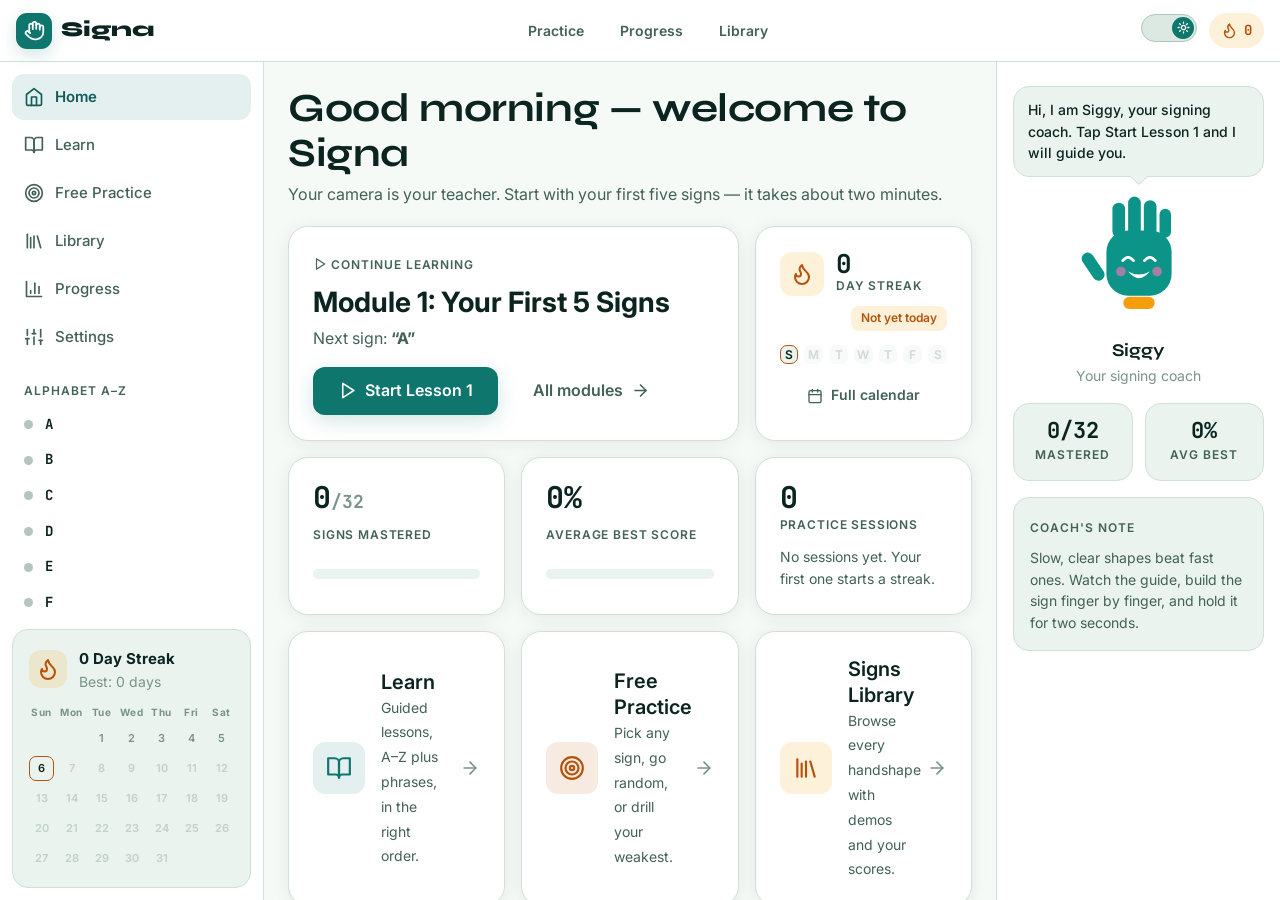
==== commit d92068a4: "Refresh Signa palette and responsive layout" ====
--- a/app.html
+++ b/app.html
@@ -15,8 +15,9 @@
   </script>
   <title>Signa — Practice Booth</title>
   <meta name="description" content="Learn sign language in your browser. Signa watches your hands through your webcam and coaches every sign in real time.">
-  <meta name="theme-color" content="#0A0F1E">
-  <link rel="icon" href="data:image/svg+xml,%3Csvg xmlns='http://www.w3.org/2000/svg' viewBox='0 0 64 64'%3E%3Crect width='64' height='64' rx='14' fill='%237C3AED'/%3E%3Cpath d='M42 28V14a5 5 0 0 0-10 0v-2a5 5 0 0 0-10 0v14' fill='none' stroke='white' stroke-width='5' stroke-linecap='round'/%3E%3Cpath d='M22 26v12c0 9 6 14 14 14s14-5 14-14v-8' fill='none' stroke='white' stroke-width='5' stroke-linecap='round'/%3E%3C/svg%3E">
+  <link rel="canonical" href="https://signa-live-app.vercel.app/app">
+  <meta name="theme-color" content="#061714">
+  <link rel="icon" href="data:image/svg+xml,%3Csvg xmlns='http://www.w3.org/2000/svg' viewBox='0 0 64 64'%3E%3Crect width='64' height='64' rx='14' fill='%230D9488'/%3E%3Cpath d='M42 28V14a5 5 0 0 0-10 0v-2a5 5 0 0 0-10 0v14' fill='none' stroke='white' stroke-width='5' stroke-linecap='round'/%3E%3Cpath d='M22 26v12c0 9 6 14 14 14s14-5 14-14v-8' fill='none' stroke='white' stroke-width='5' stroke-linecap='round'/%3E%3C/svg%3E">
   <link rel="preconnect" href="https://fonts.googleapis.com">
   <link rel="preconnect" href="https://fonts.gstatic.com" crossorigin>
   <link href="https://fonts.googleapis.com/css2?family=Syne:wght@700;800&family=Inter:wght@400;500;600;700&family=JetBrains+Mono:wght@700&display=swap" rel="stylesheet">
--- a/css/tokens.css
+++ b/css/tokens.css
@@ -5,34 +5,37 @@
    ============================================================ */
 :root {
   /* Brand accents (same in both modes) */
-  --accent: #7C3AED;
-  --accent-hover: #6D28D9;
-  --accent-2: #14B8A6;
-  --glow: rgba(124, 58, 237, 0.19);
-  --success: #10B981;
+  --accent: #2DD4BF;
+  --accent-hover: #5EEAD4;
+  --accent-2: #FBBF24;
+  --accent-2-hover: #FCD34D;
+  --on-accent: #03251F;
+  --on-accent-2: #2A1600;
+  --glow: rgba(45, 212, 191, 0.22);
+  --success: #22C55E;
   --warning: #F59E0B;
   --error: #EF4444;
-  --accent-soft: rgba(124, 58, 237, 0.14);
-  --accent-border: rgba(124, 58, 237, 0.35);
-  --success-soft: rgba(16, 185, 129, 0.15);
+  --accent-soft: rgba(45, 212, 191, 0.14);
+  --accent-border: rgba(45, 212, 191, 0.38);
+  --success-soft: rgba(34, 197, 94, 0.15);
   --warning-soft: rgba(245, 158, 11, 0.15);
   --error-soft: rgba(239, 68, 68, 0.14);
-  --teal-soft: rgba(20, 184, 166, 0.14);
+  --teal-soft: rgba(251, 191, 36, 0.14);
 
   /* Dark mode surfaces (default) */
-  --bg: #0A0F1E;
-  --surface: #111827;
-  --surface-elevated: #1A2235;
-  --border: #1E2D45;
-  --text-primary: #F9FAFB;
-  --text-secondary: #9CA3AF;
-  --text-muted: #6B7280;
+  --bg: #061714;
+  --surface: #0B211D;
+  --surface-elevated: #122E29;
+  --border: #1C4038;
+  --text-primary: #F3FAF7;
+  --text-secondary: #A7BDB5;
+  --text-muted: #749288;
   --shadow: 0 4px 24px rgba(0, 0, 0, 0.35);
   --shadow-lg: 0 16px 48px rgba(0, 0, 0, 0.45);
-  --toggle-bg: #1A2235;
-  --toggle-border: rgba(124, 58, 237, 0.4);
-  --camera-bg: #05080F;
-  --dot: rgba(148, 163, 184, 0.07);
+  --toggle-bg: #122E29;
+  --toggle-border: rgba(45, 212, 191, 0.42);
+  --camera-bg: #03100D;
+  --dot: rgba(153, 246, 228, 0.06);
 
   /* Typography */
   --font-display: "Syne", system-ui, sans-serif;
--- a/css/theme.css
+++ b/css/theme.css
@@ -3,19 +3,30 @@
    Applied via html[data-theme="light"]. Default follows system.
    ============================================================ */
 html[data-theme="light"] {
-  --bg: #F8FAFC;
+  --accent: #0F766E;
+  --accent-hover: #115E59;
+  --accent-2: #B45309;
+  --accent-2-hover: #92400E;
+  --on-accent: #FFFFFF;
+  --on-accent-2: #FFFFFF;
+  --glow: rgba(15, 118, 110, 0.18);
+  --accent-soft: rgba(15, 118, 110, 0.11);
+  --accent-border: rgba(15, 118, 110, 0.38);
+  --teal-soft: rgba(180, 83, 9, 0.12);
+  --warning: #B45309;
+  --bg: #F6FAF7;
   --surface: #FFFFFF;
-  --surface-elevated: #F1F5F9;
-  --border: #E2E8F0;
-  --text-primary: #0F172A;
-  --text-secondary: #475569;
-  --text-muted: #94A3B8;
-  --shadow: 0 2px 16px rgba(15, 23, 42, 0.08);
-  --shadow-lg: 0 16px 40px rgba(15, 23, 42, 0.12);
-  --toggle-bg: #E2E8F0;
-  --toggle-border: #CBD5E1;
-  --camera-bg: #0A0F1E;
-  --dot: rgba(15, 23, 42, 0.05);
+  --surface-elevated: #EAF3EE;
+  --border: #CFE0D8;
+  --text-primary: #0B2420;
+  --text-secondary: #426158;
+  --text-muted: #7A938A;
+  --shadow: 0 2px 16px rgba(6, 44, 38, 0.08);
+  --shadow-lg: 0 16px 40px rgba(6, 44, 38, 0.13);
+  --toggle-bg: #DCE9E2;
+  --toggle-border: #A9C8BC;
+  --camera-bg: #061714;
+  --dot: rgba(11, 36, 32, 0.05);
 }
 
 /* Smooth the swap without animating layout */
@@ -36,7 +47,7 @@
 .theme-toggle__thumb {
   position: absolute; top: 2px; left: 2px;
   width: 22px; height: 22px; border-radius: var(--radius-full);
-  background: var(--accent); color: #fff;
+  background: var(--accent); color: var(--on-accent);
   display: grid; place-items: center;
   transform: translateX(0);
   transition: transform 300ms var(--ease-inout);
@@ -46,3 +57,5 @@
 .theme-toggle .icon-sun { display: none; }
 html[data-theme="light"] .theme-toggle .icon-sun { display: block; }
 html[data-theme="light"] .theme-toggle .icon-moon { display: none; }
+
+.theme-toggle::after { content: ""; position: absolute; inset: -10px -6px; }
--- a/css/animations.css
+++ b/css/animations.css
@@ -30,8 +30,8 @@
   50% { transform: translateY(-5px) rotate(1deg); }
 }
 @keyframes pulseViolet {
-  0%, 100% { box-shadow: 0 0 0 0 rgba(124, 58, 237, 0); border-color: var(--border); }
-  50% { box-shadow: 0 0 0 6px rgba(124, 58, 237, 0.18); border-color: var(--accent); }
+  0%, 100% { box-shadow: 0 0 0 0 rgba(45, 212, 191, 0); border-color: var(--border); }
+  50% { box-shadow: 0 0 0 6px rgba(45, 212, 191, 0.20); border-color: var(--accent); }
 }
 @keyframes dayPop { from { transform: scale(0); } to { transform: scale(1); } }
 @keyframes badgePop {
--- a/css/components.css
+++ b/css/components.css
@@ -15,13 +15,13 @@
 .btn:hover { text-decoration: none; }
 .btn:active { transform: scale(0.98); }
 .btn svg { width: 19px; height: 19px; flex: none; }
-.btn-primary { background: var(--accent); color: #fff; box-shadow: 0 6px 20px var(--glow); }
+.btn-primary { background: var(--accent); color: var(--on-accent); box-shadow: 0 6px 20px var(--glow); }
 .btn-primary:hover { background: var(--accent-hover); transform: scale(1.02); }
 .btn-primary:active { transform: scale(0.98); }
 .btn-secondary { background: transparent; border-color: var(--accent); color: var(--accent); }
 .btn-secondary:hover { background: var(--accent-soft); }
-.btn-teal { background: var(--accent-2); color: #fff; }
-.btn-teal:hover { background: #0F9B8A; transform: scale(1.02); }
+.btn-teal { background: var(--accent-2); color: var(--on-accent-2); }
+.btn-teal:hover { background: var(--accent-2-hover); transform: scale(1.02); }
 .btn-ghost { background: transparent; color: var(--text-secondary); }
 .btn-ghost:hover { background: var(--surface-elevated); color: var(--text-primary); }
 .btn-danger { background: var(--error-soft); color: var(--error); border-color: rgba(239, 68, 68, 0.4); }
@@ -81,7 +81,7 @@
   transition: all var(--dur); min-height: 40px;
 }
 .chip:hover { border-color: var(--accent-border); color: var(--text-primary); }
-.chip.is-active { background: var(--accent); border-color: var(--accent); color: #fff; }
+.chip.is-active { background: var(--accent); border-color: var(--accent); color: var(--on-accent); }
 .chip svg { width: 15px; height: 15px; }
 
 /* ---------- Progress bars & meters ---------- */
@@ -108,7 +108,7 @@
 .score-ring__fill {
   stroke: var(--accent); stroke-linecap: round;
   transition: stroke-dashoffset 240ms var(--ease-out), stroke 240ms;
-  filter: drop-shadow(0 0 6px rgba(124, 58, 237, 0.45));
+  filter: drop-shadow(0 0 6px rgba(45, 212, 191, 0.45));
 }
 .score-ring__center {
   position: absolute; inset: 0; display: grid; place-content: center; text-align: center;
@@ -148,7 +148,7 @@
   transition: all var(--dur);
 }
 .step-indicator__dot svg { width: 14px; height: 14px; }
-.step-indicator__dot.is-current { border-color: var(--accent); background: var(--accent); color: #fff; }
+.step-indicator__dot.is-current { border-color: var(--accent); background: var(--accent); color: var(--on-accent); }
 .step-indicator__dot.is-done { border-color: var(--success); background: var(--success); color: #fff; }
 .step-indicator__line { height: 2px; width: 44px; background: var(--border); }
 .step-indicator__line.is-done { background: var(--success); }
@@ -175,7 +175,7 @@
 .search-wrap .input { padding-left: 42px; }
 
 .switch { position: relative; width: 50px; height: 28px; flex: none; }
-.switch input { position: absolute; opacity: 0; inset: 0; cursor: pointer; z-index: 2; }
+.switch input { position: absolute; opacity: 0; inset: -10px 0; cursor: pointer; z-index: 2; }
 .switch__track {
   position: absolute; inset: 0; border-radius: var(--radius-full);
   background: var(--surface-elevated); border: 1px solid var(--border);
@@ -243,22 +243,22 @@
   display: grid; place-items: center; color: var(--warning); background: var(--warning-soft);
 }
 .streak-flame svg { width: 24px; height: 24px; }
-.calendar { display: grid; gap: 6px; }
-.calendar__head, .calendar__grid { display: grid; grid-template-columns: repeat(7, 1fr); gap: 5px; }
+.calendar { display: grid; gap: 6px; min-width: 0; }
+.calendar__head, .calendar__grid { display: grid; grid-template-columns: repeat(7, minmax(0, 1fr)); gap: 5px; }
 .calendar__head span { text-align: center; font-size: 10px; font-weight: 700; letter-spacing: 0.06em; color: var(--text-muted); }
 .calendar__day {
   aspect-ratio: 1; border-radius: 7px; display: grid; place-items: center;
   font-size: 11px; font-weight: 600; color: var(--text-muted);
-  background: var(--surface-elevated); border: 1px solid transparent; min-height: 0;
+  background: var(--surface-elevated); border: 1px solid transparent; min-height: 0; min-width: 0;
 }
 button.calendar__day:hover { border-color: var(--accent-border); }
-.calendar__day.is-filled { background: var(--accent); color: #fff; }
+.calendar__day.is-filled { background: var(--accent); color: var(--on-accent); }
 .calendar__day.is-today { border-color: var(--accent-2); color: var(--text-primary); }
 .calendar__day.is-filled.is-today { border-color: var(--accent-2); box-shadow: 0 0 0 2px var(--teal-soft); }
 .calendar__day.is-empty { background: transparent; }
 .calendar__day.is-future { opacity: 0.35; }
 .calendar.lg .calendar__day { font-size: 13px; border-radius: 10px; }
-.week-strip { display: grid; grid-template-columns: repeat(7, 1fr); gap: 6px; }
+.week-strip { display: grid; grid-template-columns: repeat(7, minmax(0, 1fr)); gap: 6px; min-width: 0; }
 .week-strip .calendar__day { font-size: 12px; }
 
 /* ---------- Modal / bottom sheet ---------- */
@@ -326,6 +326,10 @@
 }
 .session-grid { display: grid; grid-template-columns: 1fr 1fr; gap: var(--space-4); }
 .session-grid.single { grid-template-columns: 1fr; }
+.session-feedback { flex: 1 1 250px; min-width: min(250px, 100%); display: grid; gap: 14px; align-content: start; }
+.session-actions { display: grid; gap: 10px; min-width: 190px; align-content: start; }
+.session-actions .btn { width: 100%; }
+.sim-presets { display: flex; gap: 8px; flex-wrap: wrap; }
 @media (max-width: 767px) { .session-grid { grid-template-columns: 1fr; } }
 
 /* ---------- Siggy ---------- */
@@ -356,7 +360,7 @@
 .logo:hover { text-decoration: none; }
 .logo__mark {
   width: 36px; height: 36px; border-radius: 11px; flex: none;
-  background: var(--accent); color: #fff; display: grid; place-items: center;
+  background: var(--accent); color: var(--on-accent); display: grid; place-items: center;
   box-shadow: 0 6px 16px var(--glow);
 }
 .logo__mark svg { width: 21px; height: 21px; }
@@ -377,3 +381,39 @@
 .dot-grid-bg {
   background-image: url("data:image/svg+xml,%3Csvg xmlns='http://www.w3.org/2000/svg' width='26' height='26'%3E%3Ccircle cx='2' cy='2' r='1.4' fill='%2394A3B8' fill-opacity='0.16'/%3E%3C/svg%3E");
 }
+
+
+/* ---------- Responsive fit pass: controls stay visible, aligned, tappable ---------- */
+.streak-head { flex-wrap: wrap; row-gap: 10px; }
+.setting-row { flex-wrap: wrap; }
+.setting-row__text { flex: 1 1 190px; min-width: 0; }
+.setting-row .select { flex: 0 1 190px; }
+
+@media (max-width: 767px) {
+  .card { padding: 20px; }
+  .btn-sm { min-height: 48px; padding: 10px 18px; }
+  .btn-lg { min-height: 52px; padding: 13px 22px; font-size: 16px; }
+  .chip { min-height: 48px; padding: 10px 16px; }
+  .icon-btn { width: 48px; height: 48px; }
+  .sign-chip { min-height: 44px; padding: 9px 12px; }
+  .calendar__head, .calendar__grid { gap: 4px; }
+  .calendar__day { min-height: 42px; }
+  .meter { grid-template-columns: minmax(82px, 34%) minmax(0, 1fr) 46px; gap: 10px; }
+  .avatar-frame { aspect-ratio: 16 / 10; }
+  .avatar-frame [data-demo] { width: min(46%, 170px) !important; }
+  .camera-frame { aspect-ratio: auto; min-height: 330px; }
+  .camera-frame__placeholder { padding: 20px; }
+  .session-actions { width: 100%; min-width: 0; }
+  .session-feedback { flex-basis: 100%; }
+  .sim-presets { display: grid; grid-template-columns: repeat(2, minmax(0, 1fr)); width: 100%; }
+  .sim-presets .btn { width: 100%; }
+  .sign-grid { grid-template-columns: repeat(auto-fill, minmax(min(104px, 100%), 1fr)); }
+  .setting-row .select { flex: 1 1 150px; min-width: min(150px, 100%); }
+  .modal { padding: 24px 20px calc(24px + env(safe-area-inset-bottom)); }
+}
+
+@media (max-width: 380px) {
+  .card { padding: 18px; }
+  .score-ring { width: 118px; height: 118px; }
+  .camera-frame { min-height: 310px; }
+}
--- a/css/app.css
+++ b/css/app.css
@@ -109,9 +109,9 @@
 .bottom-nav__siggy svg { width: 34px; height: 34px; }
 
 /* ---------- Screen layout helpers ---------- */
-.dash-grid { display: grid; grid-template-columns: repeat(3, 1fr); gap: var(--space-4); }
-.lib-grid { display: grid; grid-template-columns: repeat(auto-fill, minmax(270px, 1fr)); gap: var(--space-4); }
-.stats-row { display: grid; grid-template-columns: repeat(auto-fit, minmax(150px, 1fr)); gap: var(--space-4); }
+.dash-grid { display: grid; grid-template-columns: repeat(3, minmax(0, 1fr)); gap: var(--space-4); }
+.lib-grid { display: grid; grid-template-columns: repeat(auto-fill, minmax(min(270px, 100%), 1fr)); gap: var(--space-4); }
+.stats-row { display: grid; grid-template-columns: repeat(auto-fit, minmax(min(150px, 100%), 1fr)); gap: var(--space-4); }
 .mastery-map { display: grid; grid-template-columns: repeat(auto-fill, minmax(44px, 1fr)); gap: 6px; }
 .mastery-map.phrases { grid-template-columns: repeat(auto-fill, minmax(86px, 1fr)); }
 .entry-card { display: flex; align-items: center; gap: var(--space-4); width: 100%; }
@@ -144,3 +144,29 @@
   .logo { font-size: 19px; }
   .topbar { gap: var(--space-2); padding: 0 var(--space-3); }
 }
+
+
+/* Keep grid children shrinkable so cards never force the shell wider than the viewport. */
+.dash-grid > *, .lib-grid > *, .stats-row > *, .session-grid > * { min-width: 0; }
+
+@media (min-width: 768px) and (max-width: 1279px) {
+  .dash-grid { grid-template-columns: repeat(2, minmax(0, 1fr)); }
+}
+
+@media (max-width: 767px) {
+  /* On phones the bottom-nav Siggy tab is the trigger; no round bubble covering controls. */
+  .siggy-bubble { left: 14px; right: 14px; pointer-events: none; align-items: stretch; }
+  .siggy-bubble__btn { display: none; }
+  .siggy-bubble__msg { pointer-events: auto; width: 100%; max-width: none; }
+}
+
+@media (max-width: 380px) {
+  .topbar { gap: 8px; padding: 0 10px; }
+  .logo { gap: 7px; font-size: 18px; }
+  .logo__mark { width: 33px; height: 33px; }
+  .streak-count { padding: 6px 9px; }
+  .main-inner { padding-inline: 14px; }
+}
+
+.screen-enter { grid-template-columns: minmax(0, 1fr); }
+.entry-card > span { min-width: 0; }
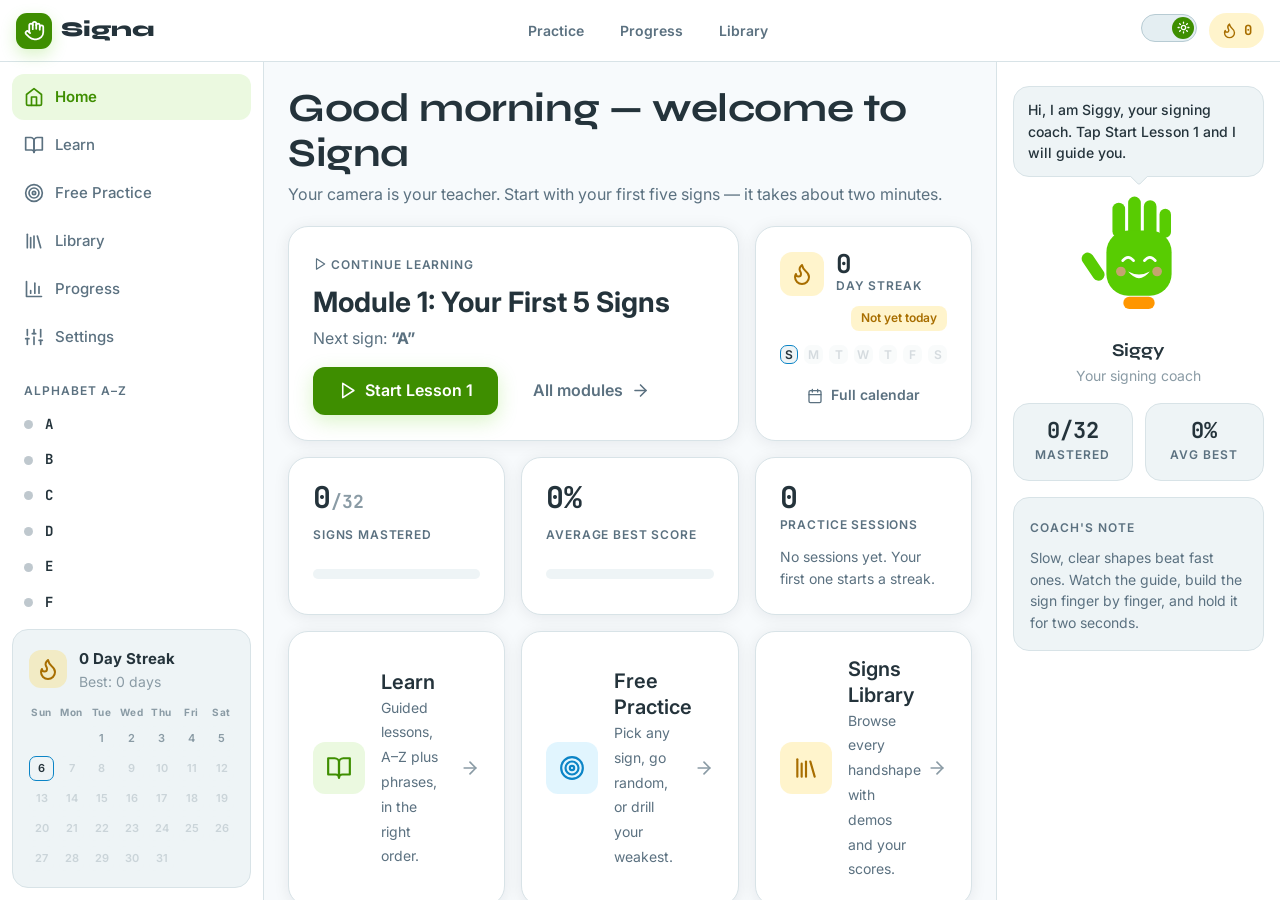
==== commit 8fc56cf5: "Apply Duolingo-inspired color palette" ====
--- a/app.html
+++ b/app.html
@@ -16,8 +16,8 @@
   <title>Signa — Practice Booth</title>
   <meta name="description" content="Learn sign language in your browser. Signa watches your hands through your webcam and coaches every sign in real time.">
   <link rel="canonical" href="https://signa-live-app.vercel.app/app">
-  <meta name="theme-color" content="#061714">
-  <link rel="icon" href="data:image/svg+xml,%3Csvg xmlns='http://www.w3.org/2000/svg' viewBox='0 0 64 64'%3E%3Crect width='64' height='64' rx='14' fill='%230D9488'/%3E%3Cpath d='M42 28V14a5 5 0 0 0-10 0v-2a5 5 0 0 0-10 0v14' fill='none' stroke='white' stroke-width='5' stroke-linecap='round'/%3E%3Cpath d='M22 26v12c0 9 6 14 14 14s14-5 14-14v-8' fill='none' stroke='white' stroke-width='5' stroke-linecap='round'/%3E%3C/svg%3E">
+  <meta name="theme-color" content="#131F24">
+  <link rel="icon" href="data:image/svg+xml,%3Csvg xmlns='http://www.w3.org/2000/svg' viewBox='0 0 64 64'%3E%3Crect width='64' height='64' rx='14' fill='%2358CC02'/%3E%3Cpath d='M42 28V14a5 5 0 0 0-10 0v-2a5 5 0 0 0-10 0v14' fill='none' stroke='white' stroke-width='5' stroke-linecap='round'/%3E%3Cpath d='M22 26v12c0 9 6 14 14 14s14-5 14-14v-8' fill='none' stroke='white' stroke-width='5' stroke-linecap='round'/%3E%3C/svg%3E">
   <link rel="preconnect" href="https://fonts.googleapis.com">
   <link rel="preconnect" href="https://fonts.gstatic.com" crossorigin>
   <link href="https://fonts.googleapis.com/css2?family=Syne:wght@700;800&family=Inter:wght@400;500;600;700&family=JetBrains+Mono:wght@700&display=swap" rel="stylesheet">
--- a/css/tokens.css
+++ b/css/tokens.css
@@ -4,38 +4,39 @@
    Light overrides live in theme.css under [data-theme="light"].
    ============================================================ */
 :root {
-  /* Brand accents (same in both modes) */
-  --accent: #2DD4BF;
-  --accent-hover: #5EEAD4;
-  --accent-2: #FBBF24;
-  --accent-2-hover: #FCD34D;
-  --on-accent: #03251F;
-  --on-accent-2: #2A1600;
-  --glow: rgba(45, 212, 191, 0.22);
-  --success: #22C55E;
-  --warning: #F59E0B;
-  --error: #EF4444;
-  --accent-soft: rgba(45, 212, 191, 0.14);
-  --accent-border: rgba(45, 212, 191, 0.38);
-  --success-soft: rgba(34, 197, 94, 0.15);
-  --warning-soft: rgba(245, 158, 11, 0.15);
-  --error-soft: rgba(239, 68, 68, 0.14);
-  --teal-soft: rgba(251, 191, 36, 0.14);
+  /* Duolingo-inspired brand accents: Feather Green + sky blue. */
+  --accent: #58CC02;
+  --accent-hover: #89E219;
+  --accent-2: #1CB0F6;
+  --accent-2-hover: #57C8FF;
+  --on-accent: #0B1D00;
+  --on-accent-2: #06283D;
+  --on-warning: #332500;
+  --glow: rgba(88, 204, 2, 0.24);
+  --success: #58CC02;
+  --warning: #FFC800;
+  --error: #FF4B4B;
+  --accent-soft: rgba(88, 204, 2, 0.14);
+  --accent-border: rgba(88, 204, 2, 0.42);
+  --success-soft: rgba(88, 204, 2, 0.15);
+  --warning-soft: rgba(255, 200, 0, 0.16);
+  --error-soft: rgba(255, 75, 75, 0.15);
+  --accent-2-soft: rgba(28, 176, 246, 0.15);
 
   /* Dark mode surfaces (default) */
-  --bg: #061714;
-  --surface: #0B211D;
-  --surface-elevated: #122E29;
-  --border: #1C4038;
-  --text-primary: #F3FAF7;
-  --text-secondary: #A7BDB5;
-  --text-muted: #749288;
+  --bg: #131F24;
+  --surface: #1F2A30;
+  --surface-elevated: #26353D;
+  --border: #37464F;
+  --text-primary: #F1F7FB;
+  --text-secondary: #A9BCC6;
+  --text-muted: #7F96A3;
   --shadow: 0 4px 24px rgba(0, 0, 0, 0.35);
   --shadow-lg: 0 16px 48px rgba(0, 0, 0, 0.45);
-  --toggle-bg: #122E29;
-  --toggle-border: rgba(45, 212, 191, 0.42);
-  --camera-bg: #03100D;
-  --dot: rgba(153, 246, 228, 0.06);
+  --toggle-bg: #26353D;
+  --toggle-border: rgba(88, 204, 2, 0.48);
+  --camera-bg: #0B1418;
+  --dot: rgba(255, 255, 255, 0.055);
 
   /* Typography */
   --font-display: "Syne", system-ui, sans-serif;
--- a/css/theme.css
+++ b/css/theme.css
@@ -3,30 +3,36 @@
    Applied via html[data-theme="light"]. Default follows system.
    ============================================================ */
 html[data-theme="light"] {
-  --accent: #0F766E;
-  --accent-hover: #115E59;
-  --accent-2: #B45309;
-  --accent-2-hover: #92400E;
+  --accent: #3E8E00;
+  --accent-hover: #58A700;
+  --accent-2: #0B84C6;
+  --accent-2-hover: #0876B5;
   --on-accent: #FFFFFF;
   --on-accent-2: #FFFFFF;
-  --glow: rgba(15, 118, 110, 0.18);
-  --accent-soft: rgba(15, 118, 110, 0.11);
-  --accent-border: rgba(15, 118, 110, 0.38);
-  --teal-soft: rgba(180, 83, 9, 0.12);
-  --warning: #B45309;
-  --bg: #F6FAF7;
+  --on-warning: #FFFFFF;
+  --glow: rgba(88, 204, 2, 0.22);
+  --accent-soft: rgba(88, 204, 2, 0.12);
+  --accent-border: rgba(62, 142, 0, 0.42);
+  --accent-2-soft: rgba(28, 176, 246, 0.13);
+  --success: #3E8E00;
+  --success-soft: rgba(88, 204, 2, 0.14);
+  --warning: #A86E00;
+  --warning-soft: rgba(255, 200, 0, 0.20);
+  --error: #D33131;
+  --error-soft: rgba(255, 75, 75, 0.12);
+  --bg: #F7FAFC;
   --surface: #FFFFFF;
-  --surface-elevated: #EAF3EE;
-  --border: #CFE0D8;
-  --text-primary: #0B2420;
-  --text-secondary: #426158;
-  --text-muted: #7A938A;
-  --shadow: 0 2px 16px rgba(6, 44, 38, 0.08);
-  --shadow-lg: 0 16px 40px rgba(6, 44, 38, 0.13);
-  --toggle-bg: #DCE9E2;
-  --toggle-border: #A9C8BC;
-  --camera-bg: #061714;
-  --dot: rgba(11, 36, 32, 0.05);
+  --surface-elevated: #EEF4F6;
+  --border: #D8E3E7;
+  --text-primary: #24333B;
+  --text-secondary: #5B7180;
+  --text-muted: #8A9BA5;
+  --shadow: 0 2px 16px rgba(19, 31, 36, 0.08);
+  --shadow-lg: 0 16px 40px rgba(19, 31, 36, 0.13);
+  --toggle-bg: #E4EEF2;
+  --toggle-border: #B7CBD3;
+  --camera-bg: #131F24;
+  --dot: rgba(36, 51, 59, 0.05);
 }
 
 /* Smooth the swap without animating layout */
--- a/css/animations.css
+++ b/css/animations.css
@@ -30,8 +30,8 @@
   50% { transform: translateY(-5px) rotate(1deg); }
 }
 @keyframes pulseViolet {
-  0%, 100% { box-shadow: 0 0 0 0 rgba(45, 212, 191, 0); border-color: var(--border); }
-  50% { box-shadow: 0 0 0 6px rgba(45, 212, 191, 0.20); border-color: var(--accent); }
+  0%, 100% { box-shadow: 0 0 0 0 rgba(88, 204, 2, 0); border-color: var(--border); }
+  50% { box-shadow: 0 0 0 6px rgba(88, 204, 2, 0.20); border-color: var(--accent); }
 }
 @keyframes dayPop { from { transform: scale(0); } to { transform: scale(1); } }
 @keyframes badgePop {
--- a/css/components.css
+++ b/css/components.css
@@ -24,7 +24,7 @@
 .btn-teal:hover { background: var(--accent-2-hover); transform: scale(1.02); }
 .btn-ghost { background: transparent; color: var(--text-secondary); }
 .btn-ghost:hover { background: var(--surface-elevated); color: var(--text-primary); }
-.btn-danger { background: var(--error-soft); color: var(--error); border-color: rgba(239, 68, 68, 0.4); }
+.btn-danger { background: var(--error-soft); color: var(--error); border-color: rgba(255, 75, 75, 0.42); }
 .btn-danger:hover { background: var(--error); color: #fff; }
 .btn-sm { padding: 8px 16px; font-size: 14px; min-height: 40px; border-radius: 10px; }
 .btn-sm svg { width: 16px; height: 16px; }
@@ -65,8 +65,8 @@
 .badge-new { background: var(--surface-elevated); color: var(--text-secondary); }
 .badge-locked { background: var(--surface-elevated); color: var(--text-muted); }
 .badge-accent { background: var(--accent-soft); color: var(--accent); }
-html[data-theme="light"] .badge-accent { color: var(--accent-hover); }
-.badge-teal { background: var(--teal-soft); color: var(--accent-2); }
+html[data-theme="light"] .badge-accent { color: var(--accent); }
+.badge-teal { background: var(--accent-2-soft); color: var(--accent-2); }
 
 .status-dot { width: 9px; height: 9px; border-radius: 50%; flex: none; }
 .status-dot.mastered { background: var(--success); box-shadow: 0 0 0 3px var(--success-soft); }
@@ -108,7 +108,7 @@
 .score-ring__fill {
   stroke: var(--accent); stroke-linecap: round;
   transition: stroke-dashoffset 240ms var(--ease-out), stroke 240ms;
-  filter: drop-shadow(0 0 6px rgba(45, 212, 191, 0.45));
+  filter: drop-shadow(0 0 6px rgba(88, 204, 2, 0.45));
 }
 .score-ring__center {
   position: absolute; inset: 0; display: grid; place-content: center; text-align: center;
@@ -254,7 +254,7 @@
 button.calendar__day:hover { border-color: var(--accent-border); }
 .calendar__day.is-filled { background: var(--accent); color: var(--on-accent); }
 .calendar__day.is-today { border-color: var(--accent-2); color: var(--text-primary); }
-.calendar__day.is-filled.is-today { border-color: var(--accent-2); box-shadow: 0 0 0 2px var(--teal-soft); }
+.calendar__day.is-filled.is-today { border-color: var(--accent-2); box-shadow: 0 0 0 2px var(--accent-2-soft); }
 .calendar__day.is-empty { background: transparent; }
 .calendar__day.is-future { opacity: 0.35; }
 .calendar.lg .calendar__day { font-size: 13px; border-radius: 10px; }
@@ -263,7 +263,7 @@
 
 /* ---------- Modal / bottom sheet ---------- */
 .modal-backdrop {
-  position: fixed; inset: 0; z-index: 200; background: rgba(3, 6, 14, 0.62);
+  position: fixed; inset: 0; z-index: 200; background: rgba(10, 18, 22, 0.62);
   display: grid; place-items: center; padding: var(--space-4); animation: fadeIn 200ms both;
 }
 .modal {
@@ -302,17 +302,17 @@
 .camera-frame canvas { pointer-events: none; }
 .camera-frame__placeholder {
   position: absolute; inset: 0; display: grid; place-items: center; padding: var(--space-6);
-  text-align: center; color: #CBD5E1;
+  text-align: center; color: #D7E6EE;
 }
 .camera-pill {
   position: absolute; top: 10px; left: 10px; z-index: 3;
   display: inline-flex; align-items: center; gap: 7px;
-  background: rgba(5, 8, 15, 0.72); color: #F9FAFB; backdrop-filter: blur(6px);
+  background: rgba(11, 20, 24, 0.74); color: #F7FBFF; backdrop-filter: blur(6px);
   padding: 6px 11px; border-radius: var(--radius-full); font-size: 12px; font-weight: 600;
 }
 .camera-pill .dot { width: 8px; height: 8px; border-radius: 50%; background: var(--text-muted); }
 .camera-pill .dot.on { background: var(--success); }
-.camera-pill.warn { color: #FDE68A; }
+.camera-pill.warn { color: #FFE29A; }
 .avatar-frame {
   position: relative; border-radius: var(--radius-lg); border: 1px solid var(--border);
   background: var(--surface-elevated); aspect-ratio: 4 / 3;
--- a/css/app.css
+++ b/css/app.css
@@ -27,7 +27,7 @@
 }
 .topbar__nav a:hover { background: var(--surface-elevated); color: var(--text-primary); text-decoration: none; }
 .topbar__nav a.is-active { background: var(--accent-soft); color: var(--accent); }
-html[data-theme="light"] .topbar__nav a.is-active { color: var(--accent-hover); }
+html[data-theme="light"] .topbar__nav a.is-active { color: var(--accent); }
 .topbar__right { display: flex; align-items: center; gap: var(--space-3); margin-left: auto; }
 .topbar__nav + .topbar__right { margin-left: 0; }
 
@@ -46,7 +46,7 @@
 .nav-item svg { width: 20px; height: 20px; flex: none; }
 .nav-item:hover { background: var(--surface-elevated); color: var(--text-primary); text-decoration: none; }
 .nav-item.is-active { background: var(--accent-soft); color: var(--accent); font-weight: 600; }
-html[data-theme="light"] .nav-item.is-active { color: var(--accent-hover); }
+html[data-theme="light"] .nav-item.is-active { color: var(--accent); }
 .sidebar__scroll { overflow-y: auto; flex: 1; padding: 0 var(--space-3) var(--space-3); display: grid; gap: var(--space-4); align-content: start; }
 .sidebar__section-title { padding: 10px 12px 6px; }
 .sign-list { display: grid; }
